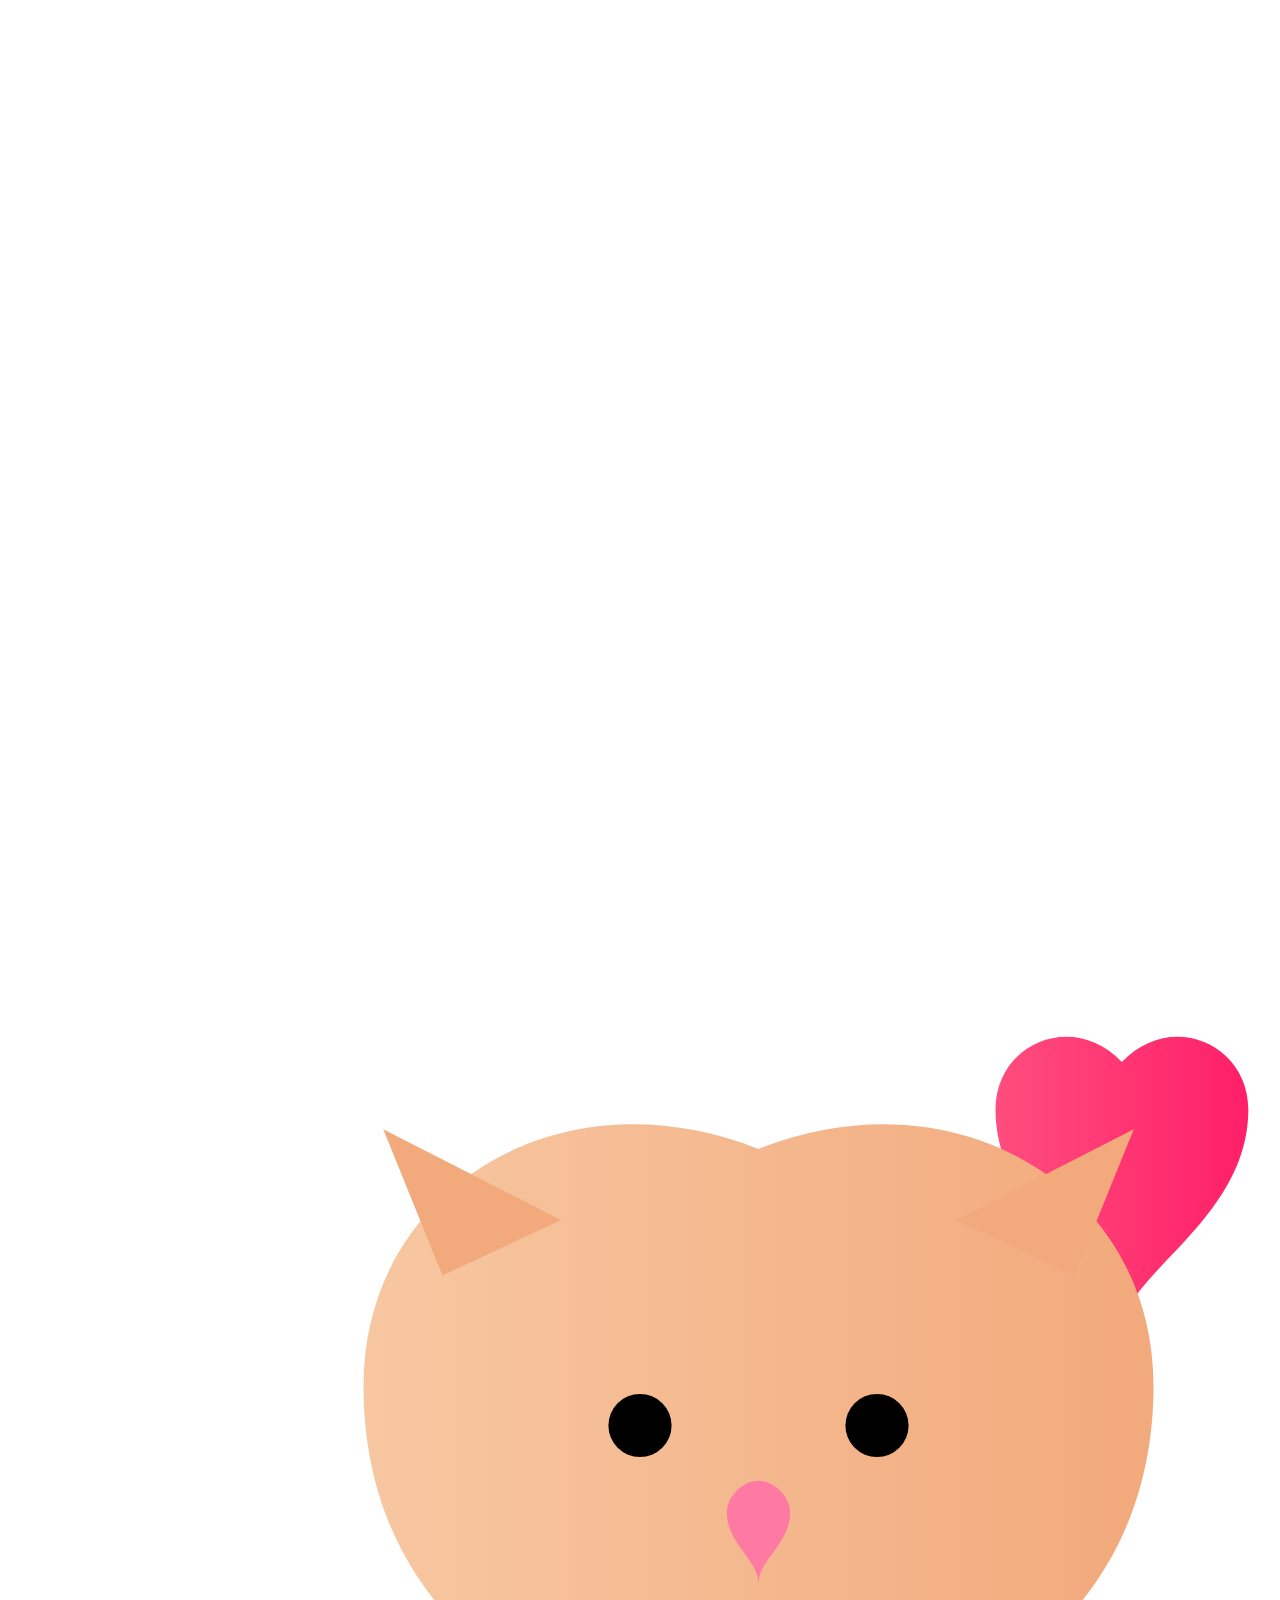
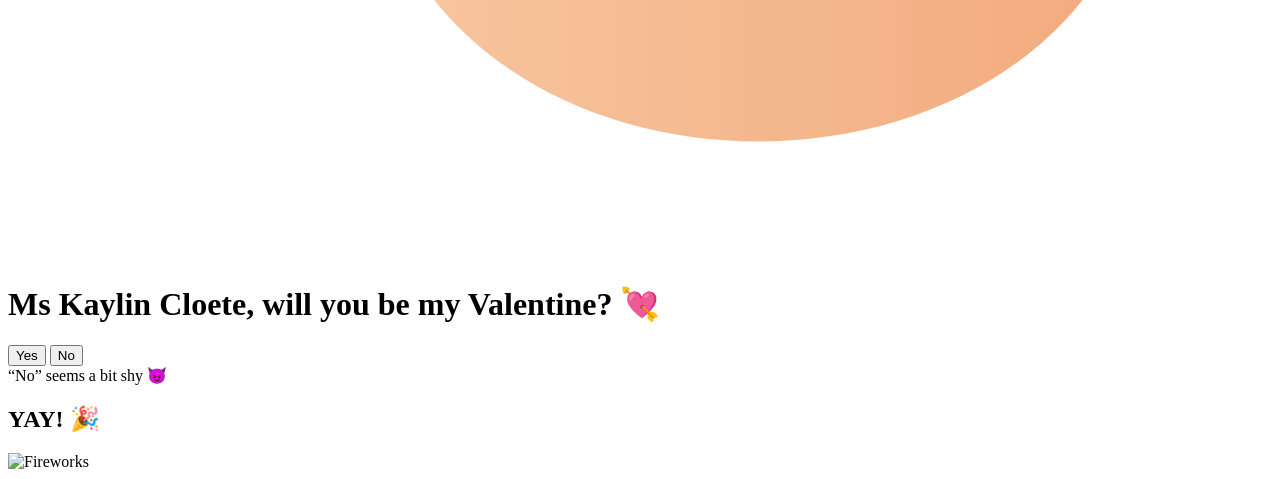
==== index.html @ 1264eb7b "Initial commit for Valentine's project" ====
<!DOCTYPE html>
<html lang="en">
<head>
  <meta charset="UTF-8" />
  <meta name="viewport" content="width=device-width, initial-scale=1, viewport-fit=cover" />
  <title>For Ms Kaylin Cloete 💖</title>

  <!-- Styles -->
  <link rel="stylesheet" href="style.css" />

  <!-- Confetti library -->
  <script src="https://cdn.jsdelivr.net/npm/canvas-confetti@1.9.3/dist/confetti.browser.min.js" defer></script>

  <!-- App logic -->
  <script src="app.js" defer></script>
</head>

<body>
  <canvas id="confettiCanvas"></canvas>

  <main class="card">
    <!-- ANIMAL WITH HEART -->
    <svg class="art" viewBox="0 0 320 240" xmlns="http://www.w3.org/2000/svg" aria-hidden="true">
      <defs>
        <linearGradient id="fur" x1="0" x2="1">
          <stop offset="0" stop-color="#f7c7a1"/>
          <stop offset="1" stop-color="#f2a97b"/>
        </linearGradient>
        <linearGradient id="heart" x1="0" x2="1">
          <stop offset="0" stop-color="#ff4d7d"/>
          <stop offset="1" stop-color="#ff1f68"/>
        </linearGradient>
      </defs>

      <path d="M250 50 C250 33 270 25 282 38
               C294 25 314 33 314 50
               C314 78 282 92 282 106
               C282 92 250 78 250 50Z"
            fill="url(#heart)"/>

      <path d="M90 120 C90 70 140 40 190 60
               C240 40 290 70 290 120
               C290 180 240 210 190 210
               C140 210 90 180 90 120Z"
            fill="url(#fur)"/>

      <path d="M110 92 L95 55 L140 78 Z" fill="#f2a97b"/>
      <path d="M270 92 L285 55 L240 78 Z" fill="#f2a97b"/>

      <circle cx="160" cy="130" r="8"/>
      <circle cx="220" cy="130" r="8"/>

      <path d="M190 144 C186 144 182 148 182 152
               C182 160 190 164 190 170
               C190 164 198 160 198 152
               C198 148 194 144 190 144Z"
            fill="#ff7aa2"/>
    </svg>

    <h1>Ms Kaylin Cloete, will you be my Valentine? 💘</h1>

    <section class="button-zone" id="zone">
      <button id="yesBtn">Yes</button>
      <button id="noBtn" aria-hidden="true" tabindex="-1">No</button>
    </section>

    <!-- HINT -->
    <div class="hint" id="hint">“No” seems a bit shy 😈</div>

    <section class="result" id="result">
      <h2>YAY! 🎉</h2>
      <img
        class="fireworks"
        src="https://media.giphy.com/media/26ufdipQqU2lhNA4g/giphy.gif"
        alt="Fireworks"
      />
    </section>
  </main>
</body>
</html>
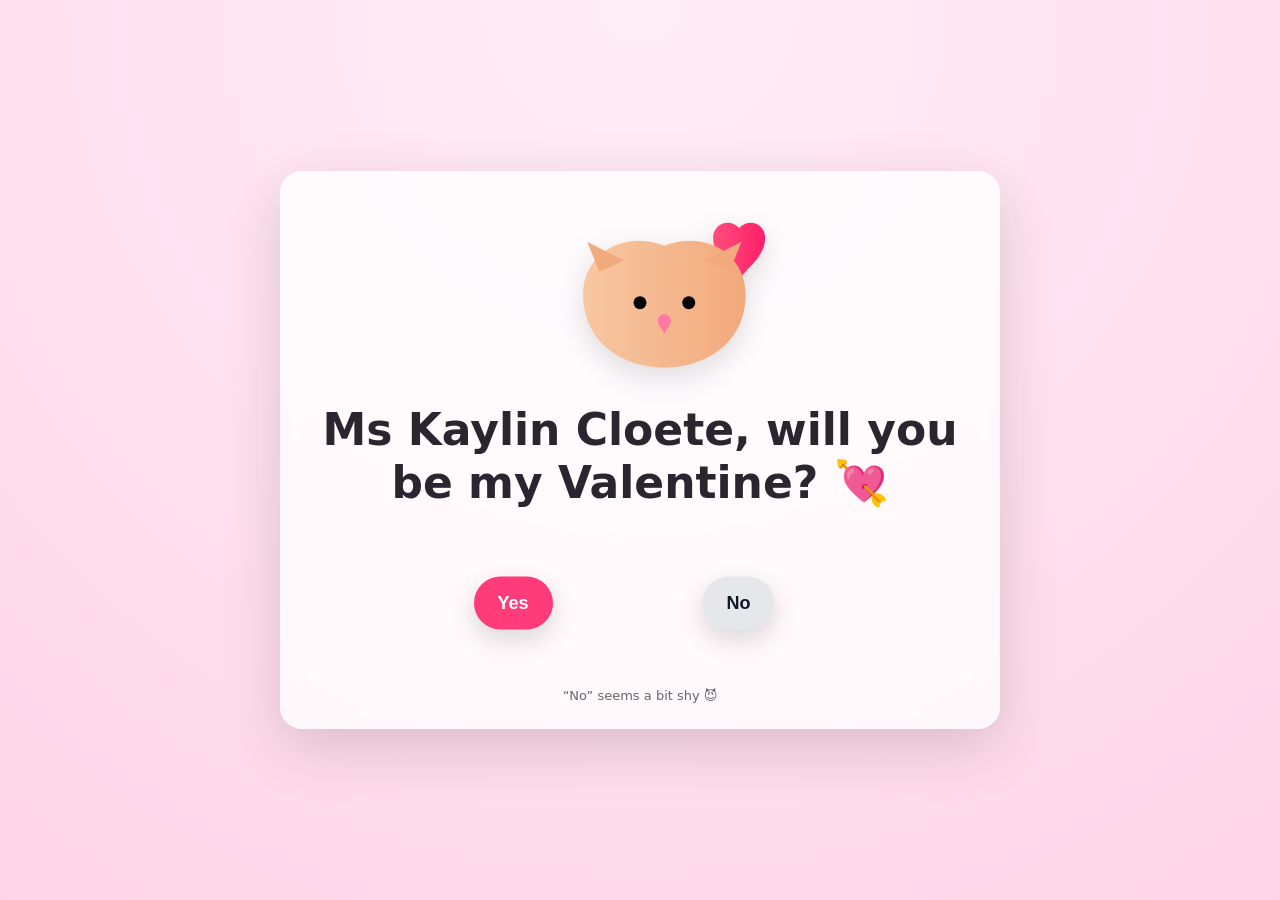
==== commit cfc826c2: "Second Commit" ====
--- a/index.html
+++ b/index.html
@@ -7,7 +7,7 @@
   <title>For Ms Kaylin Cloete 💖</title>
 
   <!-- Styles -->
-  <link rel="stylesheet" href="style.css" />
+  <link rel="stylesheet" href="styles.css" />
 
   <!-- Confetti library -->
   <script src="https://cdn.jsdelivr.net/npm/canvas-confetti@1.9.3/dist/confetti.browser.min.js" defer></script>
--- a/styles.css
+++ b/styles.css
@@ -0,0 +1,124 @@
+
+:root {
+  --bg1: #ffd6e7;
+  --bg2: #ffeef6;
+  --card: #ffffffcc;
+  --yes: #ff3b7a;
+  --yesHover: #ff1f68;
+  --txt: #2a2630;
+}
+
+* { box-sizing: border-box; }
+
+body {
+  margin: 0;
+  min-height: 100svh;
+  display: grid;
+  place-items: center;
+  background: radial-gradient(circle at top, var(--bg2), var(--bg1));
+  font-family: system-ui, -apple-system, Segoe UI, Roboto, Helvetica, Arial, sans-serif;
+  overflow: hidden;
+  color: var(--txt);
+  padding: 16px;
+}
+
+/* FULL-SCREEN CONFETTI CANVAS */
+#confettiCanvas {
+  position: fixed;
+  inset: 0;
+  width: 100vw;
+  height: 100vh;
+  pointer-events: none;
+  z-index: 9999;
+}
+
+.card {
+  width: min(720px, 92vw);
+  padding: 26px 22px;
+  background: var(--card);
+  -webkit-backdrop-filter: blur(10px);
+  backdrop-filter: blur(10px);
+  border-radius: 22px;
+  text-align: center;
+  box-shadow: 0 18px 60px rgba(0,0,0,.15);
+}
+
+.art {
+  width: min(260px, 80vw);
+  margin: 0 auto 10px;
+  display: block;
+  filter: drop-shadow(0 10px 14px rgba(0,0,0,.12));
+}
+
+h1 {
+  font-size: clamp(26px, 4vw, 44px);
+  margin: 12px 0 18px;
+  line-height: 1.2;
+}
+
+.button-zone {
+  position: relative;
+  width: min(520px, 92%);
+  height: 150px;
+  margin: 0 auto;
+  touch-action: none;
+  overflow: hidden;
+}
+
+button {
+  position: absolute;
+  top: 50%;
+  transform: translateY(-50%);
+  padding: 16px 24px;
+  font-size: 18px;
+  font-weight: 800;
+  border-radius: 999px;
+  border: none;
+  cursor: pointer;
+  box-shadow: 0 10px 24px rgba(0,0,0,.14);
+  -webkit-user-select: none;
+  user-select: none;
+  -webkit-tap-highlight-color: transparent;
+  transition: transform .12s ease, background .12s ease;
+}
+
+#yesBtn {
+  left: 18%;
+  background: var(--yes);
+  color: #fff;
+}
+#yesBtn:hover { background: var(--yesHover); }
+
+#noBtn {
+  left: 62%;
+  background: #e5e7eb;
+  color: #111827;
+}
+
+.hint {
+  margin-top: 10px;
+  font-size: 13px;
+  opacity: .7;
+}
+
+.result {
+  display: none;
+  margin-top: 18px;
+  animation: pop .35s ease;
+}
+
+.result h2 {
+  font-size: clamp(30px, 4.5vw, 46px);
+  margin: 10px 0;
+}
+
+.fireworks {
+  width: min(380px, 90vw);
+  margin: 0 auto;
+  display: block;
+}
+
+@keyframes pop {
+  from { transform: scale(.96); opacity: 0; }
+  to { transform: scale(1); opacity: 1; }
+}
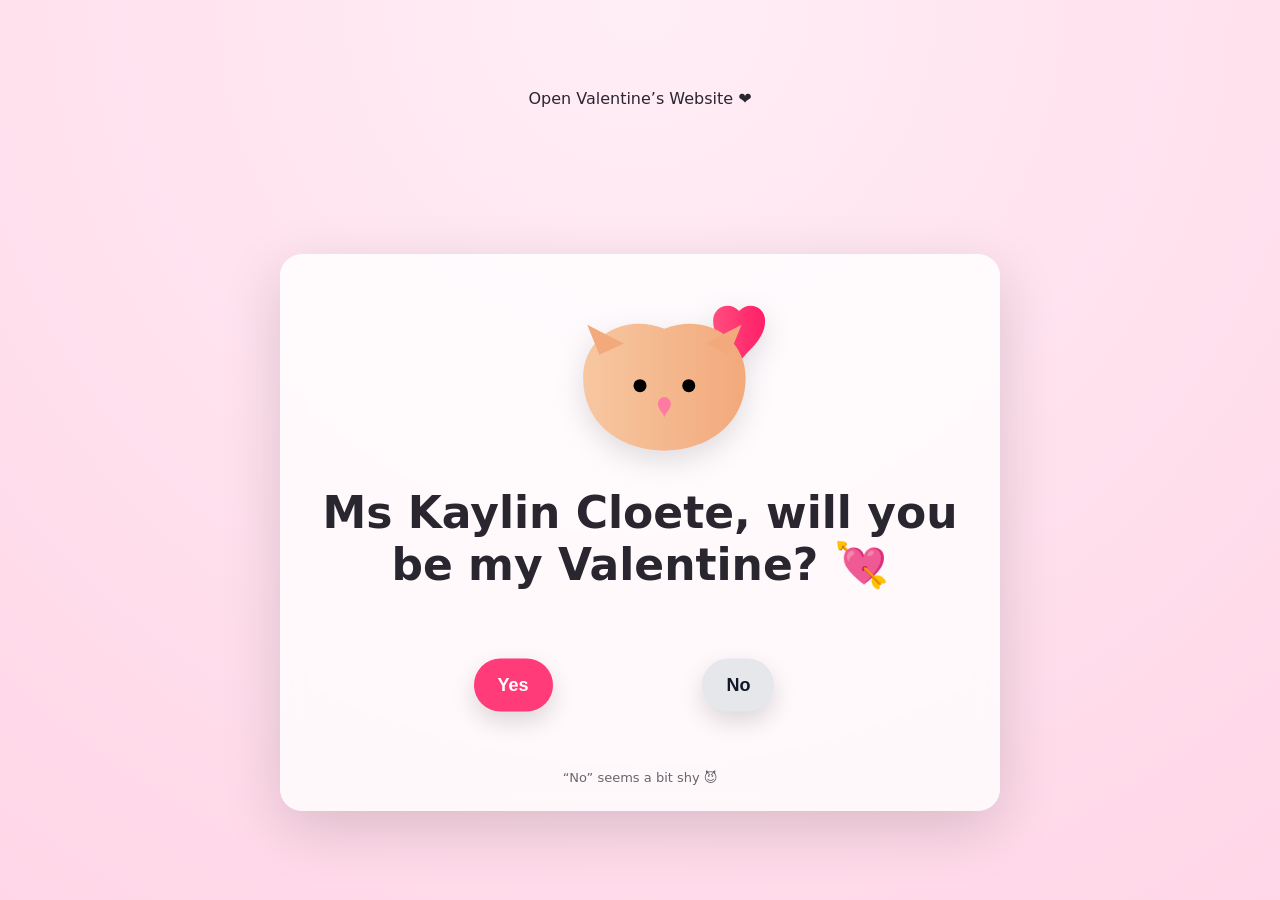
==== commit 26cb45f4: "Initial commit for Valentines Day website" ====
--- a/index.html
+++ b/index.html
@@ -4,6 +4,9 @@
 <head>
   <meta charset="UTF-8" />
   <meta name="viewport" content="width=device-width, initial-scale=1, viewport-fit=cover" />
+  Open Valentine’s Website ❤️
+</a>
+
   <title>For Ms Kaylin Cloete 💖</title>
 
   <!-- Styles -->
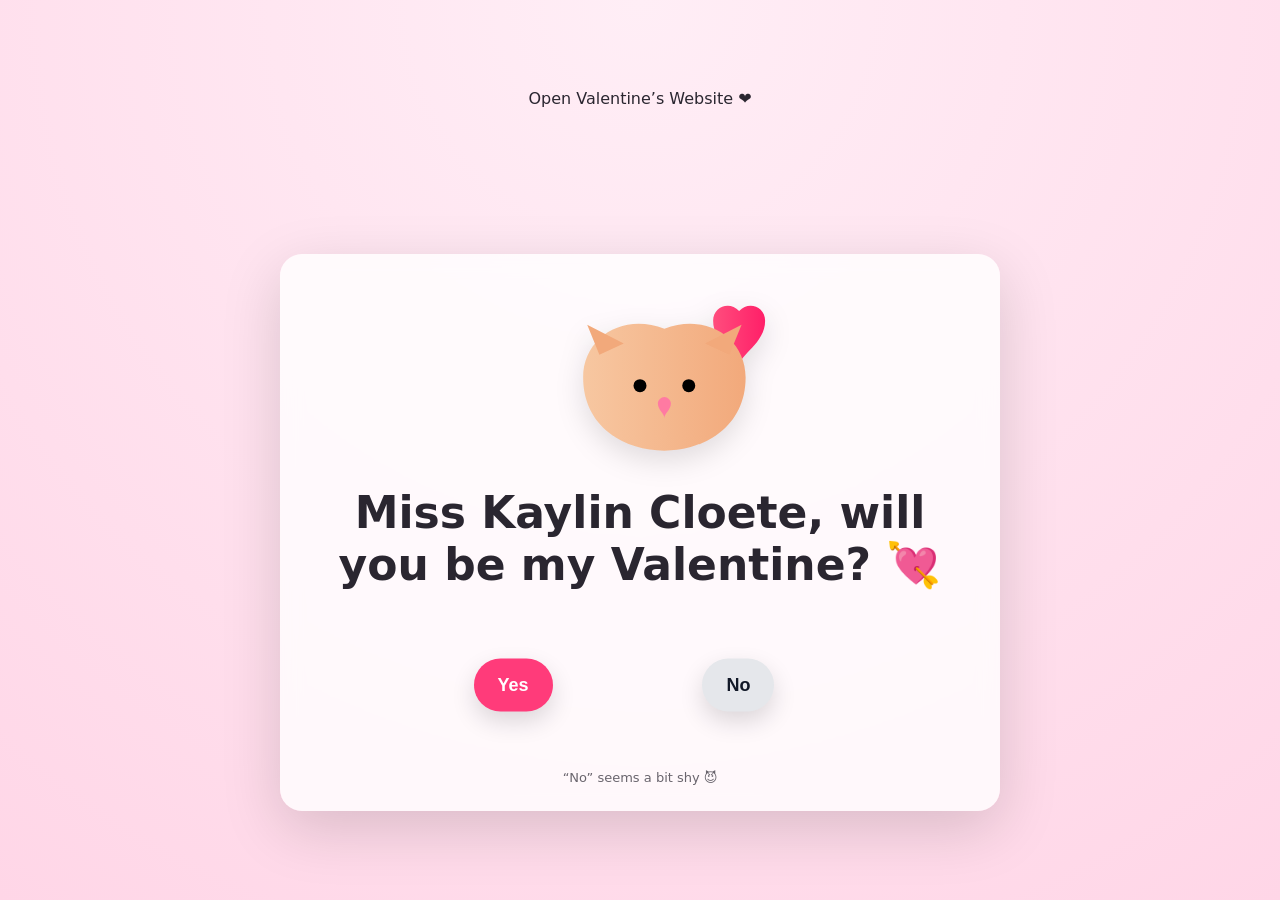
==== commit 54fd7093: "Correct name from 'Ms' to 'Miss' in heading" ====
--- a/index.html
+++ b/index.html
@@ -7,7 +7,7 @@
   Open Valentine’s Website ❤️
 </a>
 
-  <title>For Ms Kaylin Cloete 💖</title>
+  <title>For Miss Kaylin Cloete 💖</title>
 
   <!-- Styles -->
   <link rel="stylesheet" href="styles.css" />
@@ -61,7 +61,7 @@
             fill="#ff7aa2"/>
     </svg>
 
-    <h1>Ms Kaylin Cloete, will you be my Valentine? 💘</h1>
+    <h1>Miss Kaylin Cloete, will you be my Valentine? 💘</h1>
 
     <section class="button-zone" id="zone">
       <button id="yesBtn">Yes</button>
